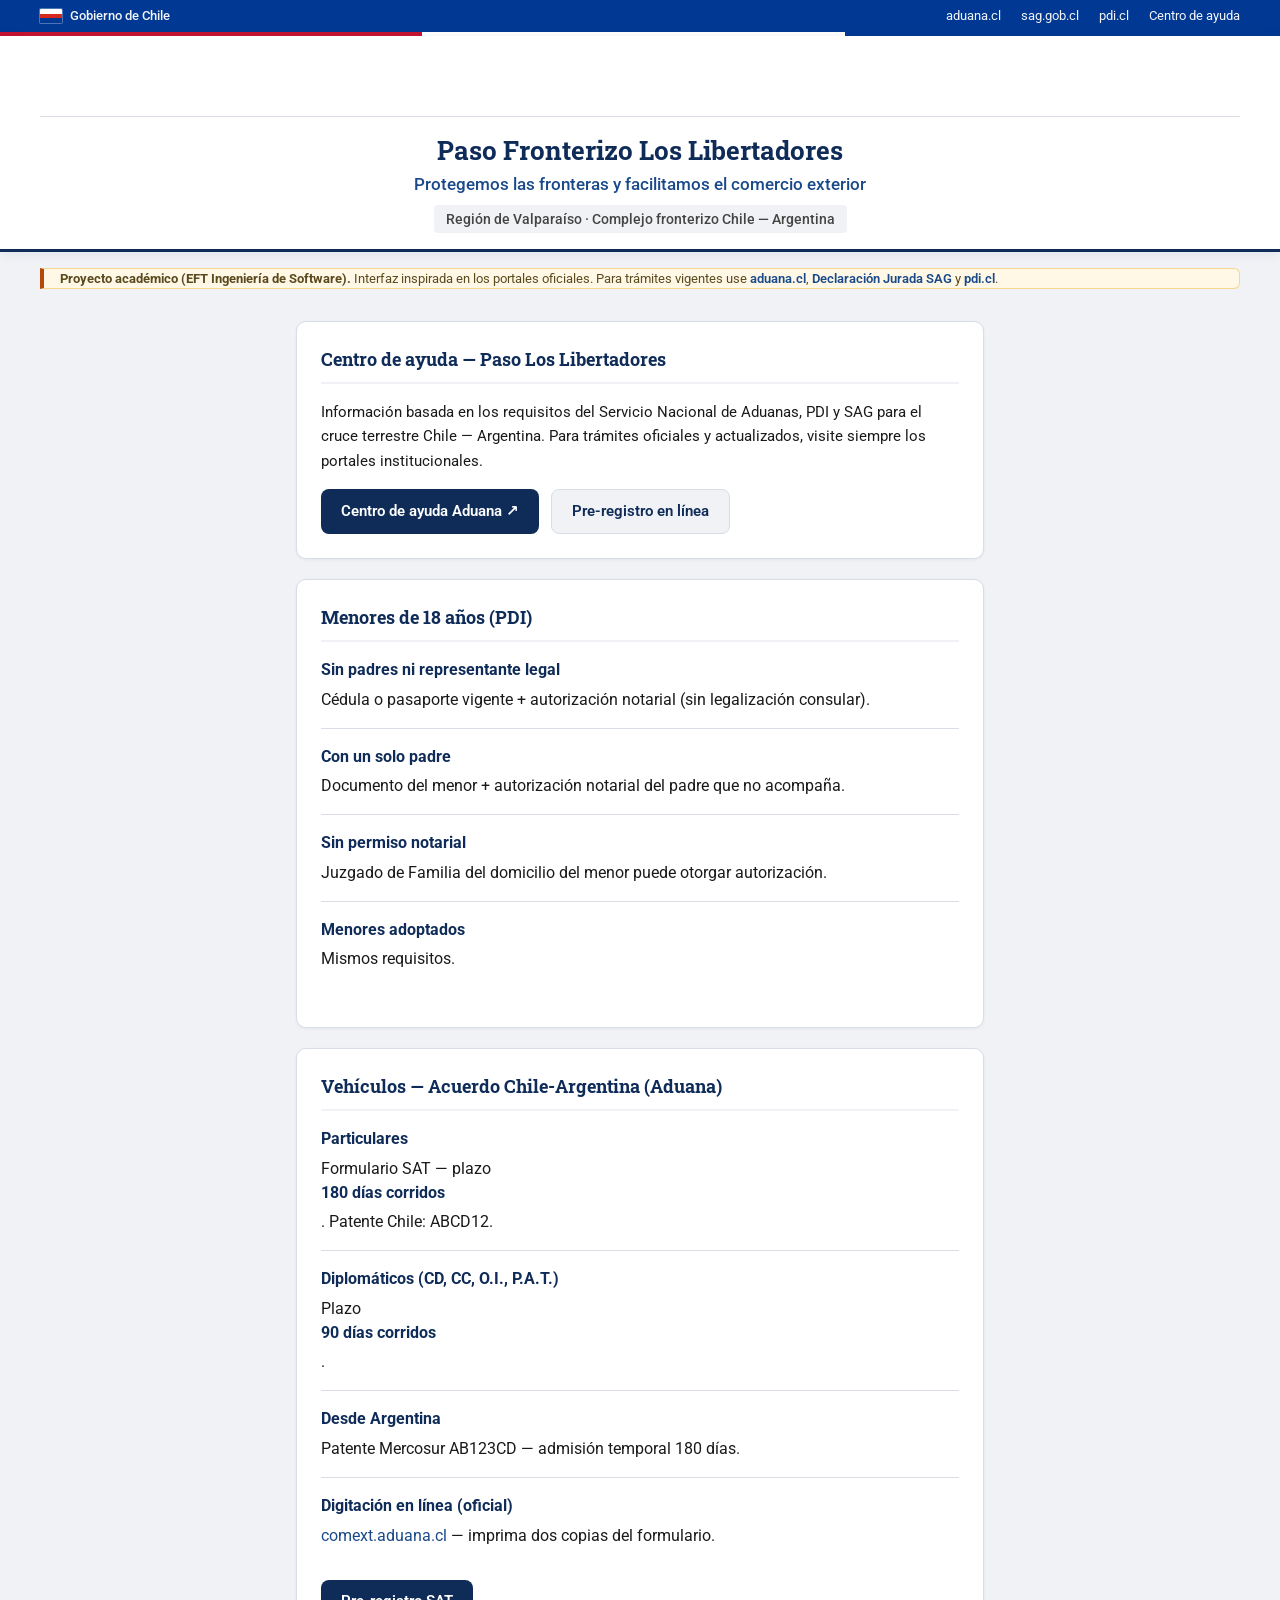
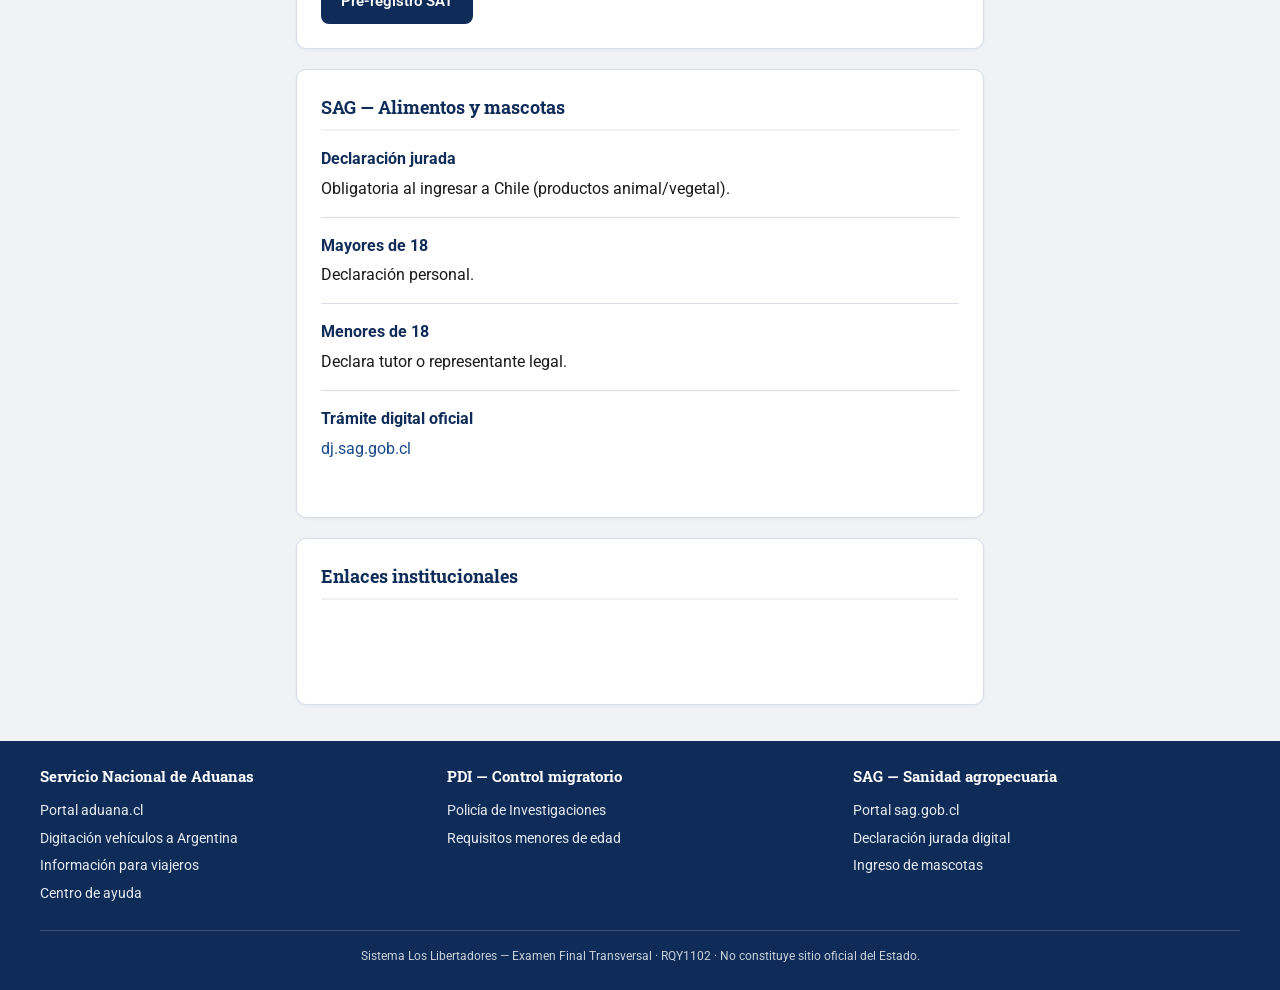
==== frontend/ayuda.html @ 3f69a5f9 "Proyecto aduana Los Libertadores - EFT universidad Sistema de digitalizacion aduanera con frontend, " ====
<!DOCTYPE html>
<html lang="es">
<head>
  <meta charset="UTF-8">
  <meta name="viewport" content="width=device-width, initial-scale=1.0, viewport-fit=cover">
  <meta name="theme-color" content="#0f2c59">
  <title>Ayuda — Los Libertadores</title>
  <link rel="stylesheet" href="css/styles.css">
  <link rel="stylesheet" href="css/institucional.css">
</head>
<body class="page-with-inst-header">
  <div id="gov-bar-container"></div>
  <div id="inst-header-container"></div>

  <main class="container" style="padding:1rem;max-width:720px;flex:1">
    <div class="card">
      <h2>Centro de ayuda — Paso Los Libertadores</h2>
      <p style="margin-bottom:1rem;font-size:0.95rem;line-height:1.6">
        Información basada en los requisitos del Servicio Nacional de Aduanas, PDI y SAG para el cruce terrestre Chile — Argentina.
        Para trámites oficiales y actualizados, visite siempre los portales institucionales.
      </p>
      <div class="actions">
        <a href="https://www.aduana.cl/aduana/site/edic/base/port/centro_ayuda.html" class="btn btn-primary" target="_blank" rel="noopener">Centro de ayuda Aduana ↗</a>
        <a href="pre-registro.html" class="btn btn-secondary">Pre-registro en línea</a>
      </div>
    </div>

    <div class="card" id="menores">
      <h2>Menores de 18 años (PDI)</h2>
      <ul class="help-list">
        <li>
          <strong>Sin padres ni representante legal</strong>
          Cédula o pasaporte vigente + autorización notarial (sin legalización consular).
        </li>
        <li>
          <strong>Con un solo padre</strong>
          Documento del menor + autorización notarial del padre que no acompaña.
        </li>
        <li>
          <strong>Sin permiso notarial</strong>
          Juzgado de Familia del domicilio del menor puede otorgar autorización.
        </li>
        <li>
          <strong>Menores adoptados</strong>
          Mismos requisitos.
        </li>
      </ul>
    </div>

    <div class="card">
      <h2>Vehículos — Acuerdo Chile-Argentina (Aduana)</h2>
      <ul class="help-list">
        <li>
          <strong>Particulares</strong>
          Formulario SAT — plazo <strong>180 días corridos</strong>. Patente Chile: ABCD12.
        </li>
        <li>
          <strong>Diplomáticos (CD, CC, O.I., P.A.T.)</strong>
          Plazo <strong>90 días corridos</strong>.
        </li>
        <li>
          <strong>Desde Argentina</strong>
          Patente Mercosur AB123CD — admisión temporal 180 días.
        </li>
        <li>
          <strong>Digitación en línea (oficial)</strong>
          <a href="https://comext.aduana.cl/SNA_SCVM/vista/web/login.do" target="_blank" rel="noopener">comext.aduana.cl</a> — imprima dos copias del formulario.
        </li>
      </ul>
      <div class="actions">
        <a href="pre-registro.html" class="btn btn-primary">Pre-registro SAT</a>
      </div>
    </div>

    <div class="card">
      <h2>SAG — Alimentos y mascotas</h2>
      <ul class="help-list">
        <li>
          <strong>Declaración jurada</strong>
          Obligatoria al ingresar a Chile (productos animal/vegetal).
        </li>
        <li>
          <strong>Mayores de 18</strong>
          Declaración personal.
        </li>
        <li>
          <strong>Menores de 18</strong>
          Declara tutor o representante legal.
        </li>
        <li>
          <strong>Trámite digital oficial</strong>
          <a href="https://dj.sag.gob.cl/declaracion-jurada" target="_blank" rel="noopener">dj.sag.gob.cl</a>
        </li>
      </ul>
    </div>

    <div class="card">
      <h2>Enlaces institucionales</h2>
      <div class="inst-logos-row" style="border:none;margin-bottom:0">
        <a href="https://www.aduana.cl/" target="_blank" rel="noopener" class="inst-logo-link inst-logo-aduana">
          <img src="https://www.aduana.cl/aduana/site/artic/20181121/imag/foto_0000000120181121144429/logo.png" alt="Aduana Chile" onerror="this.src='assets/logos/aduana.svg'">
        </a>
        <a href="https://www.pdi.cl/" target="_blank" rel="noopener" class="inst-logo-link">
          <img src="https://www.pdi.cl/assets/img/logo-pdi.svg" alt="PDI" onerror="this.src='assets/logos/pdi.svg'">
        </a>
        <a href="https://www.sag.gob.cl/" target="_blank" rel="noopener" class="inst-logo-link">
          <img src="https://dj.sag.gob.cl/assets/img/logosfinales_desktop.svg" alt="SAG" onerror="this.src='assets/logos/sag.svg'">
        </a>
      </div>
    </div>
  </main>

  <div id="inst-footer-container"></div>
  <script src="js/institucional-layout.js"></script>
</body>
</html>
---- frontend/css/styles.css ----
:root {
  --azul-marino: #0f2c59;
  --blanco: #ffffff;
  --gris-claro: #f0f2f5;
  --gris-borde: #d8dde6;
  --acento: #1a4a8a;
  --error: #b42318;
  --exito: #067647;
  --alerta: #b54708;
  --header-h: 56px;
  --nav-w: 280px;
  --safe-bottom: env(safe-area-inset-bottom, 0);
  --safe-top: env(safe-area-inset-top, 0);
}

*,
*::before,
*::after {
  box-sizing: border-box;
  margin: 0;
  padding: 0;
}

html {
  -webkit-text-size-adjust: 100%;
  scroll-behavior: smooth;
}

body {
  font-family: "Segoe UI", system-ui, -apple-system, BlinkMacSystemFont, sans-serif;
  background: var(--gris-claro);
  color: #1a1a1a;
  min-height: 100vh;
  min-height: 100dvh;
  line-height: 1.5;
  font-size: 16px;
}

img, svg {
  max-width: 100%;
  height: auto;
}

a {
  color: var(--acento);
  text-decoration: none;
}

a:hover {
  text-decoration: underline;
}

/* Header responsive */
.site-header {
  background: var(--azul-marino);
  color: var(--blanco);
  padding: calc(0.75rem + var(--safe-top)) 1rem 0.75rem;
  position: sticky;
  top: 0;
  z-index: 100;
  box-shadow: 0 2px 8px rgba(15, 44, 89, 0.25);
}

.site-header .header-inner {
  max-width: 1200px;
  margin: 0 auto;
  display: flex;
  align-items: center;
  justify-content: space-between;
  gap: 0.75rem;
}

.site-header h1 {
  font-size: clamp(0.95rem, 3vw, 1.25rem);
  font-weight: 600;
  line-height: 1.2;
}

.header-actions {
  display: flex;
  align-items: center;
  gap: 0.5rem;
  flex-shrink: 0;
}

.badge {
  background: rgba(255, 255, 255, 0.15);
  padding: 0.35rem 0.6rem;
  border-radius: 4px;
  font-size: clamp(0.7rem, 2.5vw, 0.85rem);
  max-width: 140px;
  overflow: hidden;
  text-overflow: ellipsis;
  white-space: nowrap;
}

@media (min-width: 480px) {
  .badge { max-width: none; }
}

.menu-toggle {
  display: flex;
  align-items: center;
  justify-content: center;
  width: 44px;
  height: 44px;
  background: rgba(255, 255, 255, 0.12);
  border: none;
  border-radius: 8px;
  color: var(--blanco);
  cursor: pointer;
  font-size: 1.4rem;
}

@media (min-width: 900px) {
  .menu-toggle { display: none; }
}

/* Layout panel con sidebar */
.app-layout {
  display: flex;
  max-width: 1200px;
  margin: 0 auto;
  min-height: calc(100dvh - var(--header-h));
}

.sidebar {
  position: fixed;
  top: 0;
  left: 0;
  width: min(var(--nav-w), 85vw);
  height: 100dvh;
  background: var(--azul-marino);
  color: var(--blanco);
  padding: calc(var(--header-h) + var(--safe-top)) 0 1rem;
  transform: translateX(-100%);
  transition: transform 0.25s ease;
  z-index: 200;
  overflow-y: auto;
}

.sidebar.open {
  transform: translateX(0);
}

.sidebar-overlay {
  display: none;
  position: fixed;
  inset: 0;
  background: rgba(0, 0, 0, 0.45);
  z-index: 150;
}

.sidebar-overlay.visible {
  display: block;
}

@media (min-width: 900px) {
  .sidebar {
    position: sticky;
    top: var(--header-h);
    height: calc(100dvh - var(--header-h));
    transform: none;
    flex: 0 0 var(--nav-w);
  }
  .sidebar-overlay { display: none !important; }
}

.sidebar nav a {
  display: block;
  color: rgba(255, 255, 255, 0.9);
  padding: 0.85rem 1.25rem;
  font-size: 0.95rem;
  border-left: 3px solid transparent;
  text-decoration: none;
}

.sidebar nav a:hover,
.sidebar nav a.active {
  background: rgba(255, 255, 255, 0.1);
  border-left-color: var(--blanco);
  text-decoration: none;
}

.main-content {
  flex: 1;
  padding: 1rem;
  padding-bottom: calc(1.5rem + var(--safe-bottom));
  width: 100%;
  min-width: 0;
}

@media (min-width: 900px) {
  .main-content { padding: 1.5rem 2rem; }
}

.container {
  max-width: 960px;
  margin: 0 auto;
  padding: 0 0.5rem;
}

.container-narrow {
  max-width: 520px;
  margin: 0 auto;
}

/* Cards */
.card {
  background: var(--blanco);
  border: 1px solid var(--gris-borde);
  border-radius: 10px;
  padding: clamp(1rem, 3vw, 1.5rem);
  margin-bottom: 1.25rem;
  box-shadow: 0 1px 3px rgba(15, 44, 89, 0.06);
}

.card h2 {
  color: var(--azul-marino);
  font-size: clamp(1rem, 2.5vw, 1.15rem);
  margin-bottom: 1rem;
  padding-bottom: 0.5rem;
  border-bottom: 2px solid var(--gris-claro);
}

.card h3 {
  color: var(--azul-marino);
  font-size: 0.95rem;
  margin: 1rem 0 0.5rem;
}

/* Forms */
.form-grid {
  display: grid;
  grid-template-columns: 1fr;
  gap: 1rem;
}

@media (min-width: 600px) {
  .form-grid { grid-template-columns: 1fr 1fr; }
}

.form-grid .full {
  grid-column: 1 / -1;
}

label {
  display: block;
  font-size: 0.875rem;
  font-weight: 600;
  color: var(--azul-marino);
  margin-bottom: 0.35rem;
}

input,
select,
textarea {
  width: 100%;
  padding: 0.75rem;
  border: 1px solid var(--gris-borde);
  border-radius: 8px;
  font-size: 1rem;
  min-height: 44px;
  -webkit-appearance: none;
  appearance: none;
}

textarea {
  min-height: 100px;
  resize: vertical;
}

input[type="checkbox"],
input[type="radio"] {
  width: auto;
  min-height: auto;
  margin-right: 0.5rem;
  vertical-align: middle;
}

input[type="file"] {
  padding: 0.5rem;
  font-size: 0.9rem;
}

input:focus,
select:focus,
textarea:focus {
  outline: 2px solid var(--acento);
  outline-offset: 1px;
  border-color: var(--acento);
}

.check-row {
  display: flex;
  align-items: flex-start;
  gap: 0.5rem;
  margin-bottom: 0.75rem;
}

.check-row label {
  font-weight: 500;
  margin: 0;
}

/* Buttons - touch friendly min 44px */
.btn {
  display: inline-flex;
  align-items: center;
  justify-content: center;
  min-height: 44px;
  padding: 0.65rem 1.25rem;
  border: none;
  border-radius: 8px;
  font-weight: 600;
  cursor: pointer;
  font-size: 0.95rem;
  transition: background 0.2s, transform 0.1s;
  text-decoration: none;
  white-space: nowrap;
}

.btn:active {
  transform: scale(0.98);
}

.btn-block {
  width: 100%;
}

.btn-primary {
  background: var(--azul-marino);
  color: var(--blanco);
}

.btn-primary:hover {
  background: var(--acento);
}

.btn-secondary {
  background: var(--gris-claro);
  color: var(--azul-marino);
  border: 1px solid var(--gris-borde);
}

.btn-link {
  background: none;
  border: none;
  color: var(--acento);
  padding: 0.5rem;
  min-height: auto;
  font-weight: 500;
  cursor: pointer;
  text-decoration: underline;
}

.actions {
  margin-top: 1rem;
  display: flex;
  flex-wrap: wrap;
  gap: 0.75rem;
}

.hidden {
  display: none !important;
}

/* Login */
.login-wrapper {
  min-height: 100dvh;
  display: flex;
  flex-direction: column;
  align-items: center;
  justify-content: center;
  padding: 1rem;
  padding-top: calc(1rem + var(--safe-top));
  padding-bottom: calc(1rem + var(--safe-bottom));
  background: linear-gradient(160deg, var(--azul-marino) 0%, #1a4a8a 100%);
}

.login-card {
  width: 100%;
  max-width: 420px;
  background: var(--blanco);
  border-radius: 12px;
  padding: clamp(1.25rem, 4vw, 2rem);
  box-shadow: 0 12px 40px rgba(0, 0, 0, 0.2);
}

.login-card h1 {
  color: var(--azul-marino);
  text-align: center;
  font-size: clamp(1.25rem, 4vw, 1.5rem);
}

.subtitle {
  text-align: center;
  color: #666;
  font-size: 0.9rem;
  margin: 0.5rem 0 1.25rem;
}

.login-links {
  margin-top: 1rem;
  text-align: center;
  font-size: 0.9rem;
  display: flex;
  flex-direction: column;
  gap: 0.5rem;
}

.login-links a {
  color: var(--acento);
}

/* Messages */
.message {
  padding: 0.75rem 1rem;
  border-radius: 8px;
  margin-top: 1rem;
  font-size: 0.9rem;
  word-break: break-word;
}

.message.error {
  background: #fef3f2;
  color: var(--error);
  border: 1px solid #fecdca;
}

.message.success {
  background: #ecfdf3;
  color: var(--exito);
  border: 1px solid #abefc6;
}

.message.alert {
  background: #fffaeb;
  color: var(--alerta);
  border: 1px solid #fedf89;
}

.message.info {
  background: #eff8ff;
  color: var(--acento);
  border: 1px solid #b2ddff;
}

/* Help / FAQ */
.help-list {
  list-style: none;
}

.help-list li {
  margin-bottom: 1rem;
  padding-bottom: 1rem;
  border-bottom: 1px solid var(--gris-borde);
}

.help-list li:last-child {
  border-bottom: none;
}

.help-list strong {
  color: var(--azul-marino);
  display: block;
  margin-bottom: 0.35rem;
}

.codigo-box {
  background: var(--gris-claro);
  border: 2px dashed var(--azul-marino);
  border-radius: 8px;
  padding: 1rem;
  text-align: center;
  font-size: 1.5rem;
  font-weight: 700;
  letter-spacing: 0.15em;
  color: var(--azul-marino);
  margin: 1rem 0;
  word-break: break-all;
}

pre.json-preview {
  margin-top: 1rem;
  background: var(--gris-claro);
  padding: 1rem;
  border-radius: 8px;
  font-size: 0.8rem;
  overflow-x: auto;
  max-height: 300px;
}

.upload-zone {
  border: 2px dashed var(--gris-borde);
  border-radius: 8px;
  padding: 1.25rem;
  text-align: center;
  background: #fafbfc;
}

.upload-zone p {
  font-size: 0.85rem;
  color: #666;
  margin-top: 0.5rem;
}

.footer-public {
  text-align: center;
  padding: 1rem;
  color: rgba(255, 255, 255, 0.85);
  font-size: 0.85rem;
}

.footer-public a {
  color: var(--blanco);
  text-decoration: underline;
}

/* Tablet */
@media (min-width: 600px) and (max-width: 899px) {
  .actions .btn {
    flex: 1 1 auto;
    min-width: 140px;
  }
}

/* Desktop enhancements */
@media (min-width: 1200px) {
  .main-content {
    padding: 2rem 2.5rem;
  }
}

/* Reduced motion */
@media (prefers-reduced-motion: reduce) {
  *, *::before, *::after {
    animation-duration: 0.01ms !important;
    transition-duration: 0.01ms !important;
  }
}
---- frontend/css/institucional.css ----
/* Estilo institucional — alineado a Kit Digital / aduana.cl */

@import url("https://fonts.googleapis.com/css2?family=Roboto+Slab:wght@400;600;700&family=Roboto:wght@400;500;700&display=swap");

:root {
  --gov-rojo: #c41230;
  --gov-azul: #003893;
  --aduana-azul: #0f2c59;
  --aduana-azul-claro: #1a4a8a;
  --franja-altura: 4px;
}

body {
  font-family: "Roboto", "Segoe UI", system-ui, sans-serif;
}

h1, h2, h3, .brand-title {
  font-family: "Roboto Slab", "Roboto", serif;
}

/* Barra Gobierno de Chile */
.gov-bar {
  background: var(--gov-azul);
  color: #fff;
  font-size: 0.8rem;
  padding: 0.4rem 1rem;
  padding-top: calc(0.4rem + var(--safe-top, 0));
}

.gov-bar-inner {
  max-width: 1200px;
  margin: 0 auto;
  display: flex;
  flex-wrap: wrap;
  align-items: center;
  justify-content: space-between;
  gap: 0.5rem;
}

.gov-bar a {
  color: #fff;
  text-decoration: none;
  opacity: 0.95;
}

.gov-bar a:hover {
  text-decoration: underline;
}

.gov-bar-chile {
  display: flex;
  align-items: center;
  gap: 0.5rem;
  font-weight: 500;
}

.gov-bar-flag {
  width: 22px;
  height: 14px;
  border-radius: 1px;
  background: linear-gradient(180deg, #fff 33.33%, #d52b1e 33.33%, #d52b1e 66.66%, #003893 66.66%);
  box-shadow: 0 0 0 1px rgba(255,255,255,0.3);
  flex-shrink: 0;
}

.gov-bar-links {
  display: flex;
  flex-wrap: wrap;
  gap: 0.75rem 1.25rem;
}

.gov-franja {
  height: var(--franja-altura);
  background: linear-gradient(90deg, var(--gov-rojo) 0%, var(--gov-rojo) 33%, #fff 33%, #fff 66%, var(--gov-azul) 66%);
}

/* Cabecera institucional con logos */
.inst-brand-header {
  background: var(--blanco);
  border-bottom: 3px solid var(--aduana-azul);
  padding: 1rem;
  box-shadow: 0 2px 12px rgba(15, 44, 89, 0.08);
}

.inst-brand-inner {
  max-width: 1200px;
  margin: 0 auto;
}

.inst-logos-row {
  display: flex;
  flex-wrap: wrap;
  align-items: center;
  justify-content: center;
  gap: 1rem 1.5rem;
  padding-bottom: 1rem;
  border-bottom: 1px solid var(--gris-borde);
  margin-bottom: 1rem;
}

.inst-logo-link {
  display: flex;
  align-items: center;
  justify-content: center;
  min-height: 48px;
  padding: 0.25rem;
  transition: opacity 0.2s;
}

.inst-logo-link:hover {
  opacity: 0.85;
}

.inst-logo-link img {
  max-height: 44px;
  width: auto;
  max-width: 160px;
  object-fit: contain;
}

@media (min-width: 768px) {
  .inst-logo-link img {
    max-height: 52px;
    max-width: 200px;
  }
}

.inst-logo-aduana img {
  max-height: 56px;
  max-width: 220px;
}

.inst-hero-text {
  text-align: center;
}

.inst-hero-text .brand-title {
  color: var(--aduana-azul);
  font-size: clamp(1.15rem, 4vw, 1.65rem);
  font-weight: 700;
  line-height: 1.25;
  margin-bottom: 0.35rem;
}

.inst-hero-text .brand-slogan {
  color: var(--aduana-azul-claro);
  font-size: clamp(0.9rem, 2.5vw, 1.05rem);
  font-weight: 500;
}

.inst-hero-text .brand-pass {
  display: inline-block;
  margin-top: 0.5rem;
  padding: 0.25rem 0.75rem;
  background: var(--gris-claro);
  border-radius: 4px;
  font-size: 0.85rem;
  color: #444;
  font-weight: 500;
}

/* Aviso académico */
.aviso-academico {
  background: #fff8e6;
  border: 1px solid #f5d78e;
  border-left: 4px solid var(--alerta);
  padding: 0.65rem 1rem;
  font-size: 0.8rem;
  color: #5c4a1f;
  margin: 0 auto 1rem;
  max-width: 1200px;
  border-radius: 0 6px 6px 0;
}

.aviso-academico a {
  color: var(--aduana-azul-claro);
  font-weight: 600;
}

/* Login con cabecera institucional */
.page-with-inst-header {
  min-height: 100dvh;
  display: flex;
  flex-direction: column;
  background: var(--gris-claro);
}

.page-with-inst-header .login-main {
  flex: 1;
  display: flex;
  align-items: center;
  justify-content: center;
  padding: 1.5rem 1rem;
  padding-bottom: calc(1.5rem + var(--safe-bottom, 0));
}

.login-card.inst-card {
  max-width: 440px;
  box-shadow: 0 8px 32px rgba(15, 44, 89, 0.12);
  border-top: 4px solid var(--aduana-azul);
}

.login-card .access-tabs {
  display: grid;
  grid-template-columns: 1fr 1fr;
  gap: 0.5rem;
  margin-bottom: 1.25rem;
}

.login-card .access-tab {
  text-align: center;
  padding: 0.6rem;
  border-radius: 6px;
  font-size: 0.85rem;
  font-weight: 600;
  background: var(--gris-claro);
  color: var(--aduana-azul);
  border: 1px solid var(--gris-borde);
  text-decoration: none;
}

.login-card .access-tab.active {
  background: var(--aduana-azul);
  color: #fff;
  border-color: var(--aduana-azul);
}

.login-card .access-tab:hover:not(.active) {
  background: #e8ecf2;
  text-decoration: none;
}

/* Footer institucional */
.inst-footer {
  background: var(--aduana-azul);
  color: rgba(255, 255, 255, 0.92);
  padding: 1.5rem 1rem;
  padding-bottom: calc(1.5rem + var(--safe-bottom, 0));
  margin-top: auto;
}

.inst-footer-inner {
  max-width: 1200px;
  margin: 0 auto;
}

.inst-footer h3 {
  font-size: 0.95rem;
  margin-bottom: 0.75rem;
  color: #fff;
}

.inst-footer-grid {
  display: grid;
  grid-template-columns: 1fr;
  gap: 1.25rem;
}

@media (min-width: 600px) {
  .inst-footer-grid {
    grid-template-columns: repeat(2, 1fr);
  }
}

@media (min-width: 900px) {
  .inst-footer-grid {
    grid-template-columns: repeat(3, 1fr);
  }
}

.inst-footer ul {
  list-style: none;
  font-size: 0.88rem;
}

.inst-footer li {
  margin-bottom: 0.4rem;
}

.inst-footer a {
  color: rgba(255, 255, 255, 0.9);
  text-decoration: none;
}

.inst-footer a:hover {
  text-decoration: underline;
  color: #fff;
}

.inst-footer-bottom {
  margin-top: 1.25rem;
  padding-top: 1rem;
  border-top: 1px solid rgba(255, 255, 255, 0.2);
  font-size: 0.78rem;
  opacity: 0.85;
  text-align: center;
}

/* Panel: cabecera con logos compactos */
.site-header.inst-panel-header {
  background: var(--aduana-azul);
  padding: 0.5rem 1rem;
  padding-top: calc(0.5rem + var(--safe-top, 0));
}

.site-header.inst-panel-header .header-logos-mini {
  display: flex;
  align-items: center;
  gap: 0.5rem;
  flex: 1;
  min-width: 0;
}

.site-header.inst-panel-header .header-logos-mini img {
  height: 28px;
  width: auto;
  max-width: 72px;
  object-fit: contain;
  filter: brightness(0) invert(1);
  opacity: 0.95;
}

.site-header.inst-panel-header .header-logos-mini .logo-aduana-mini {
  filter: none;
  height: 32px;
  max-width: 90px;
}

.site-header.inst-panel-header h1 {
  font-size: 0.85rem;
  white-space: nowrap;
  overflow: hidden;
  text-overflow: ellipsis;
}

@media (min-width: 768px) {
  .site-header.inst-panel-header h1 {
    font-size: 1rem;
  }
  .site-header.inst-panel-header .header-logos-mini img {
    height: 32px;
  }
}

/* Tarjetas de acceso rápido (inicio público) */
.quick-links {
  display: grid;
  grid-template-columns: 1fr;
  gap: 1rem;
  max-width: 900px;
  margin: 0 auto 1.5rem;
}

@media (min-width: 600px) {
  .quick-links {
    grid-template-columns: repeat(3, 1fr);
  }
}

.quick-link-card {
  background: var(--blanco);
  border: 1px solid var(--gris-borde);
  border-radius: 10px;
  padding: 1.25rem;
  text-align: center;
  text-decoration: none;
  color: inherit;
  transition: box-shadow 0.2s, border-color 0.2s;
  display: block;
}

.quick-link-card:hover {
  box-shadow: 0 6px 20px rgba(15, 44, 89, 0.1);
  border-color: var(--aduana-azul-claro);
  text-decoration: none;
}

.quick-link-card img {
  height: 40px;
  margin-bottom: 0.75rem;
  object-fit: contain;
}

.quick-link-card strong {
  display: block;
  color: var(--aduana-azul);
  margin-bottom: 0.35rem;
  font-family: "Roboto Slab", serif;
}

.quick-link-card span {
  font-size: 0.85rem;
  color: #555;
}
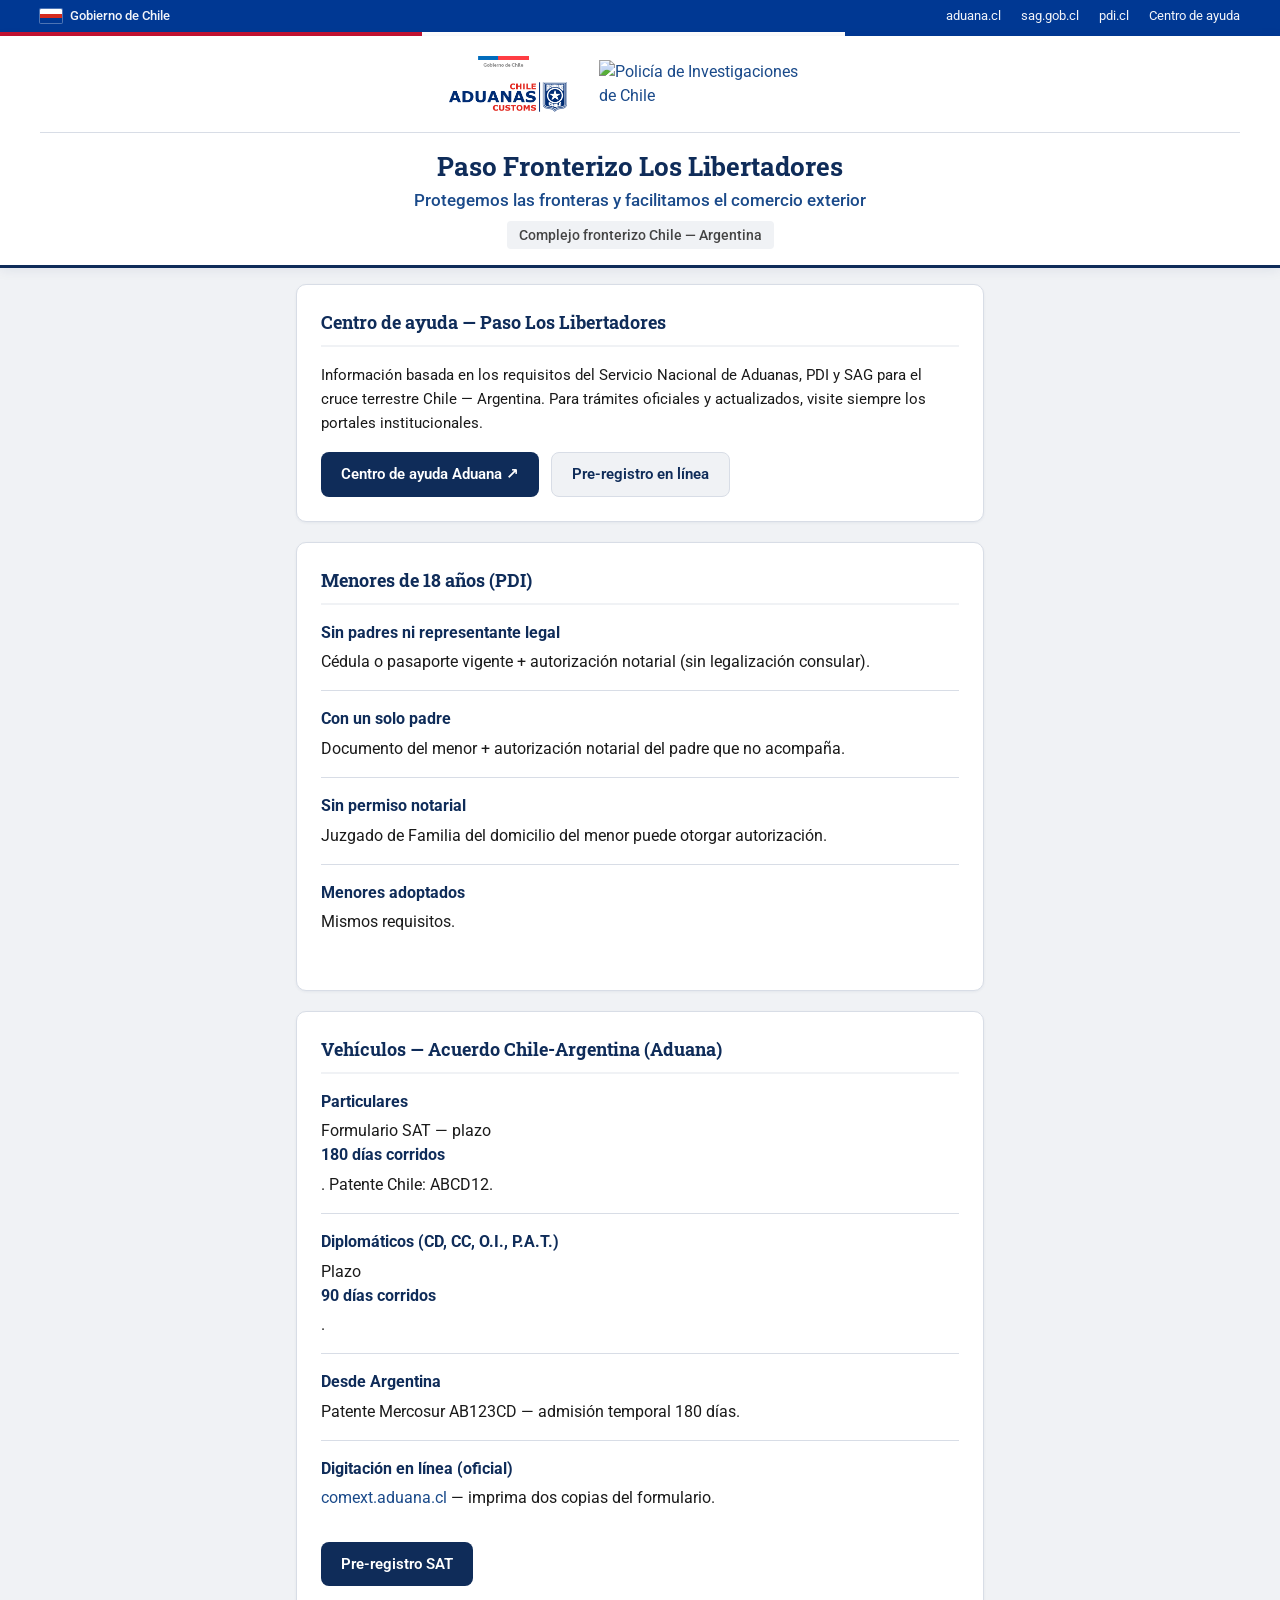
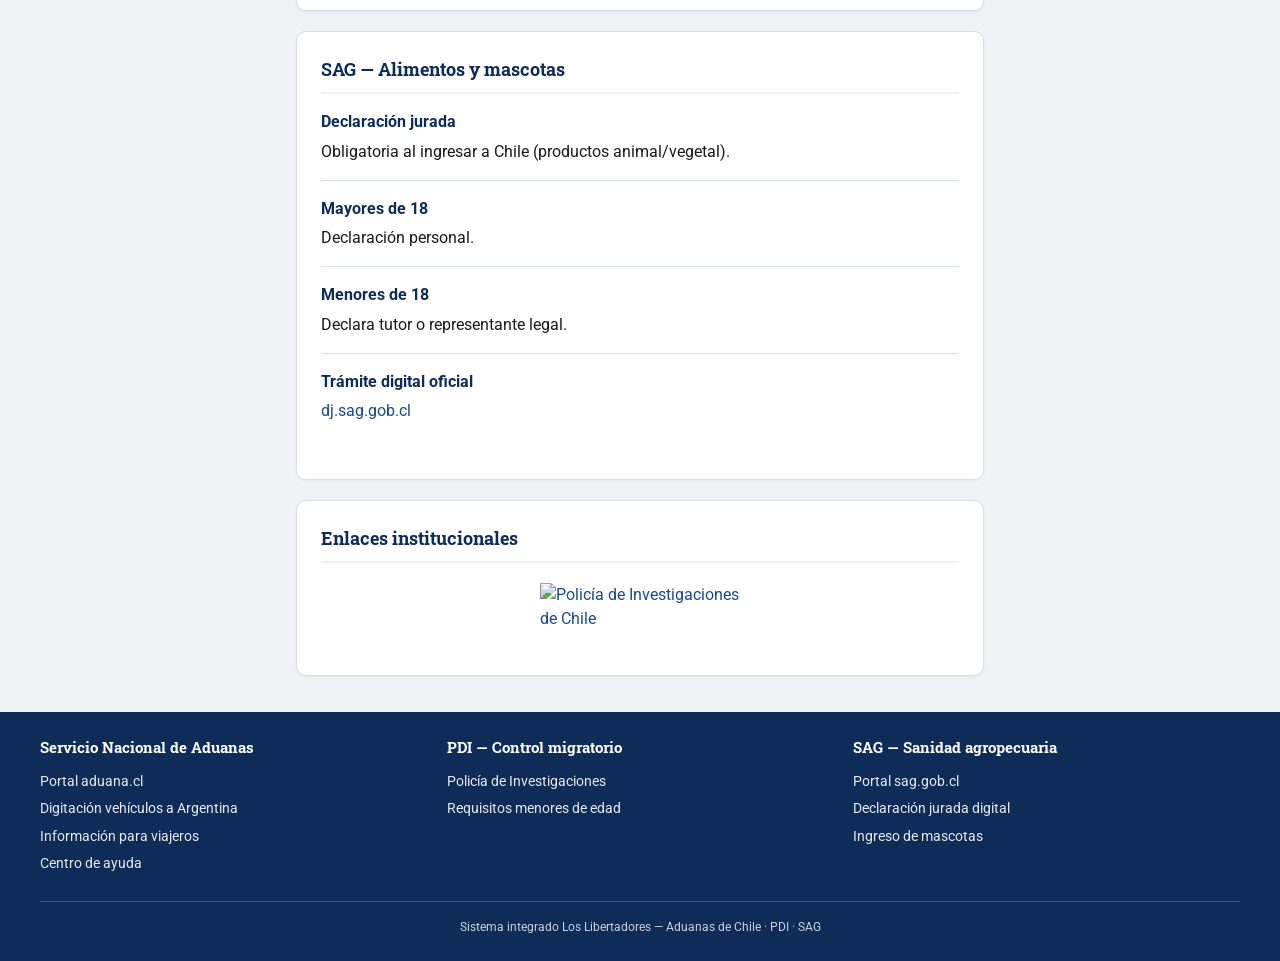
==== commit a53fc222: "Mejorar interfaz: quitar aviso academico y logos institucionales reales Co-authored-by: Cursor <curs" ====
--- a/frontend/ayuda.html
+++ b/frontend/ayuda.html
@@ -101,7 +101,7 @@
           <img src="https://www.aduana.cl/aduana/site/artic/20181121/imag/foto_0000000120181121144429/logo.png" alt="Aduana Chile" onerror="this.src='assets/logos/aduana.svg'">
         </a>
         <a href="https://www.pdi.cl/" target="_blank" rel="noopener" class="inst-logo-link">
-          <img src="https://www.pdi.cl/assets/img/logo-pdi.svg" alt="PDI" onerror="this.src='assets/logos/pdi.svg'">
+          <img src="assets/logos/pdi-oficial.svg" alt="Policía de Investigaciones de Chile">
         </a>
         <a href="https://www.sag.gob.cl/" target="_blank" rel="noopener" class="inst-logo-link">
           <img src="https://dj.sag.gob.cl/assets/img/logosfinales_desktop.svg" alt="SAG" onerror="this.src='assets/logos/sag.svg'">
--- a/frontend/css/institucional.css
+++ b/frontend/css/institucional.css
@@ -52,6 +52,12 @@
   align-items: center;
   gap: 0.5rem;
   font-weight: 500;
+  flex-wrap: wrap;
+}
+
+.gov-bar-sep {
+  opacity: 0.6;
+  user-select: none;
 }
 
 .gov-bar-flag {
@@ -326,6 +332,18 @@
   max-width: 90px;
 }
 
+.site-header.inst-panel-header .header-logos-mini .logo-pdi-mini {
+  filter: none;
+  height: 30px;
+  max-width: 100px;
+  opacity: 1;
+}
+
+.quick-link-pdi img {
+  height: 48px;
+  max-width: 100%;
+}
+
 .site-header.inst-panel-header h1 {
   font-size: 0.85rem;
   white-space: nowrap;
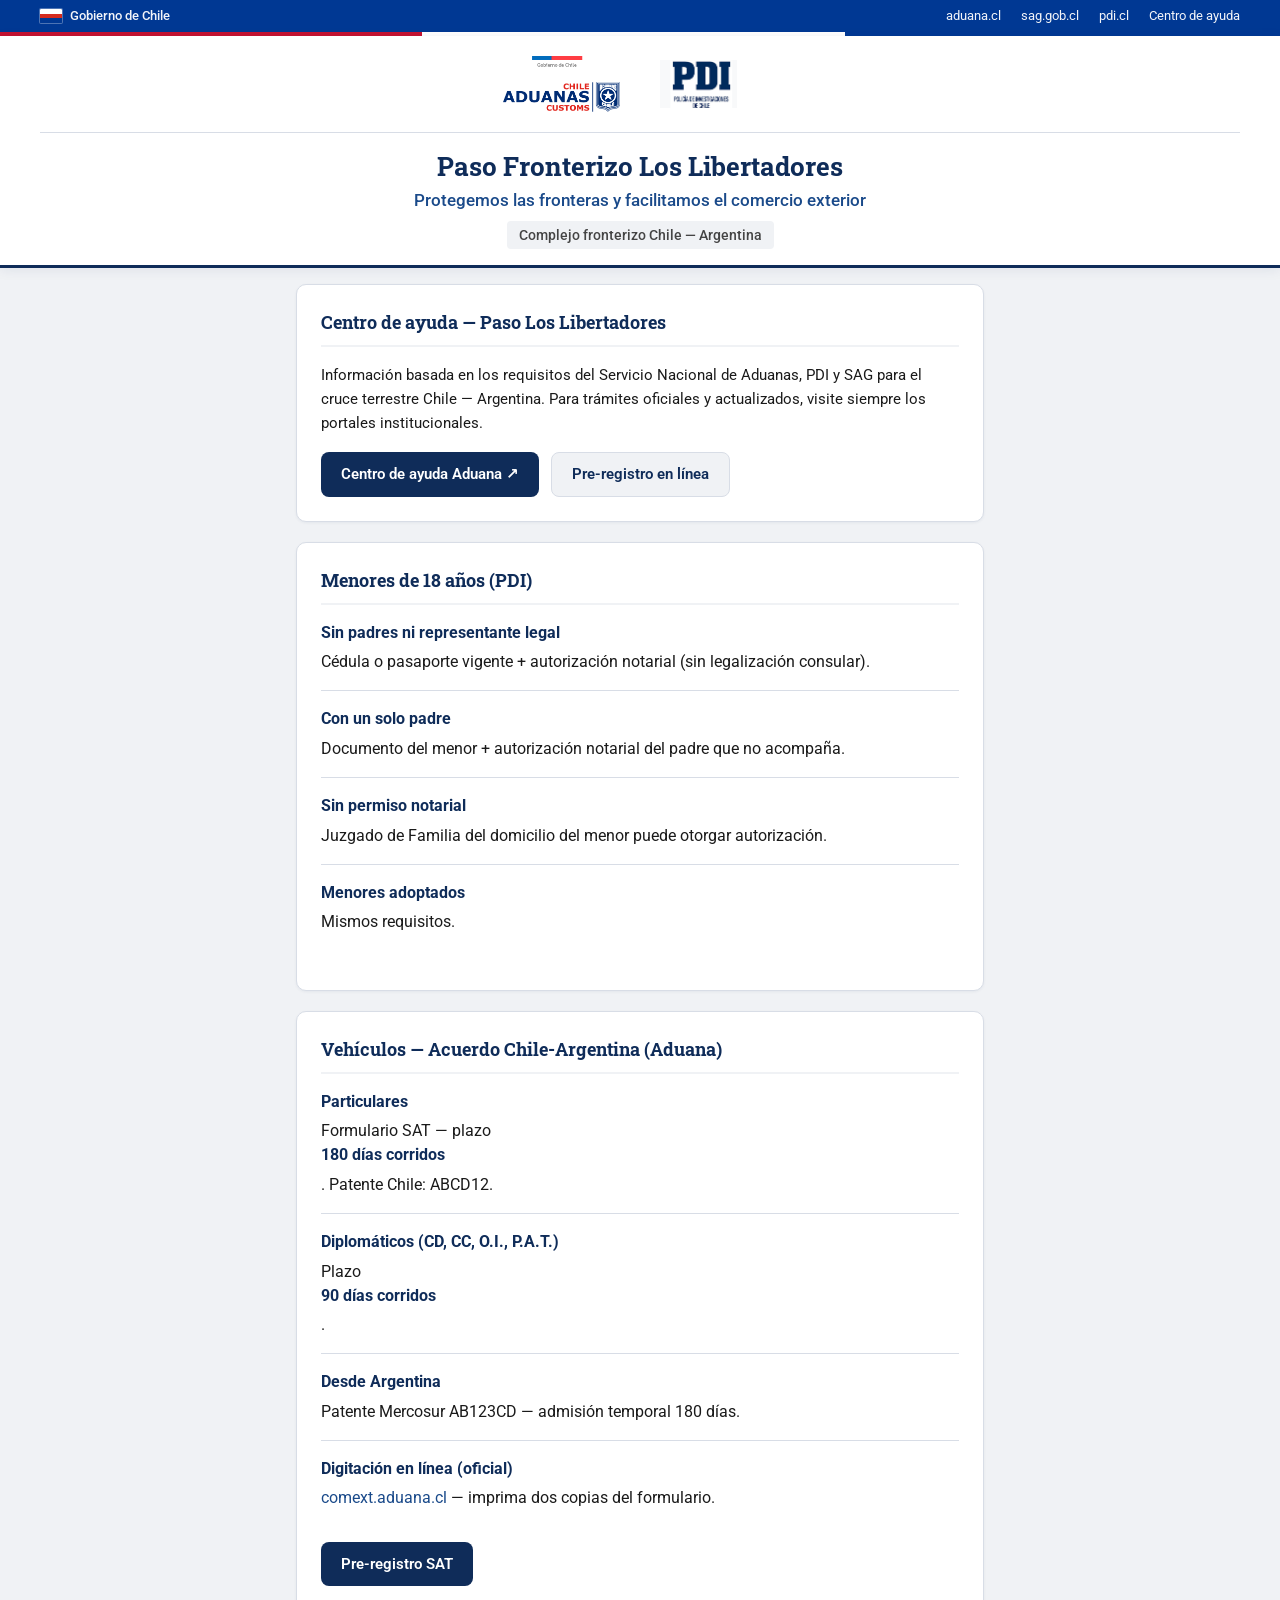
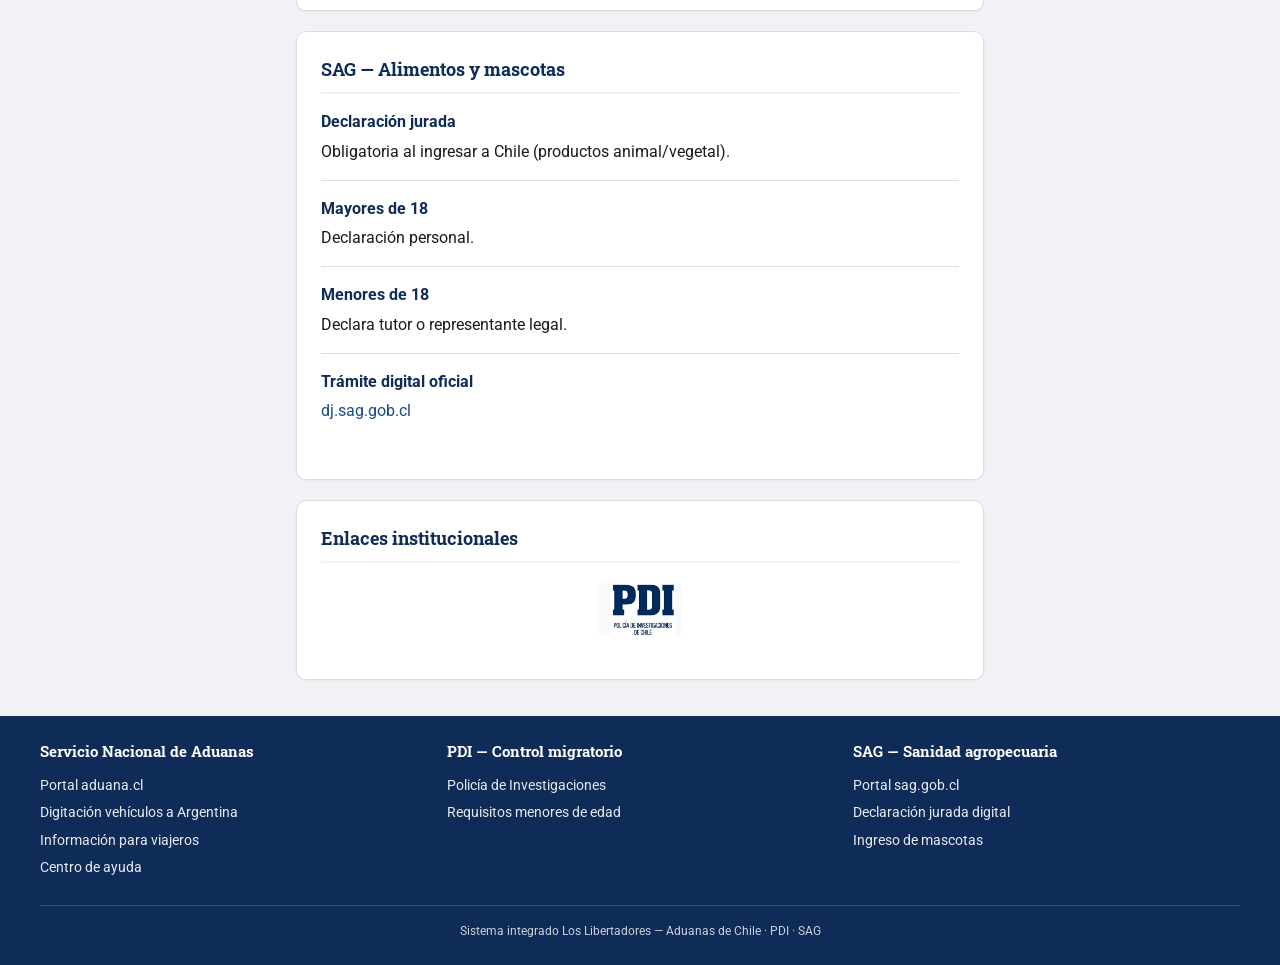
==== commit 989b69e5: "Logo PDI fondo blanco y texto azul (PNG oficial) Co-authored-by: Cursor <cursoragent@cursor.com>" ====
--- a/frontend/ayuda.html
+++ b/frontend/ayuda.html
@@ -101,7 +101,8 @@
           <img src="https://www.aduana.cl/aduana/site/artic/20181121/imag/foto_0000000120181121144429/logo.png" alt="Aduana Chile" onerror="this.src='assets/logos/aduana.svg'">
         </a>
         <a href="https://www.pdi.cl/" target="_blank" rel="noopener" class="inst-logo-link">
-          <img src="assets/logos/pdi-oficial.svg" alt="Policía de Investigaciones de Chile">
+          <img src="assets/logos/pdi-oficial.png" alt="Policía de Investigaciones de Chile"
+               onerror="this.onerror=null;this.src='assets/logos/pdi-oficial.svg'">
         </a>
         <a href="https://www.sag.gob.cl/" target="_blank" rel="noopener" class="inst-logo-link">
           <img src="https://dj.sag.gob.cl/assets/img/logosfinales_desktop.svg" alt="SAG" onerror="this.src='assets/logos/sag.svg'">
@@ -111,6 +112,6 @@
   </main>
 
   <div id="inst-footer-container"></div>
-  <script src="js/institucional-layout.js"></script>
+  <script src="js/institucional-layout.js?v=4"></script>
 </body>
 </html>
--- a/frontend/css/institucional.css
+++ b/frontend/css/institucional.css
@@ -339,9 +339,21 @@
   opacity: 1;
 }
 
+.inst-logo-link.logo-pdi-wrap img,
 .quick-link-pdi img {
   height: 48px;
-  max-width: 100%;
+  max-width: 200px;
+  object-fit: contain;
+  background: #fff;
+  padding: 4px 8px;
+  border-radius: 4px;
+  box-sizing: content-box;
+}
+
+.logo-pdi {
+  background: #fff;
+  padding: 2px 6px;
+  border-radius: 3px;
 }
 
 .site-header.inst-panel-header h1 {
